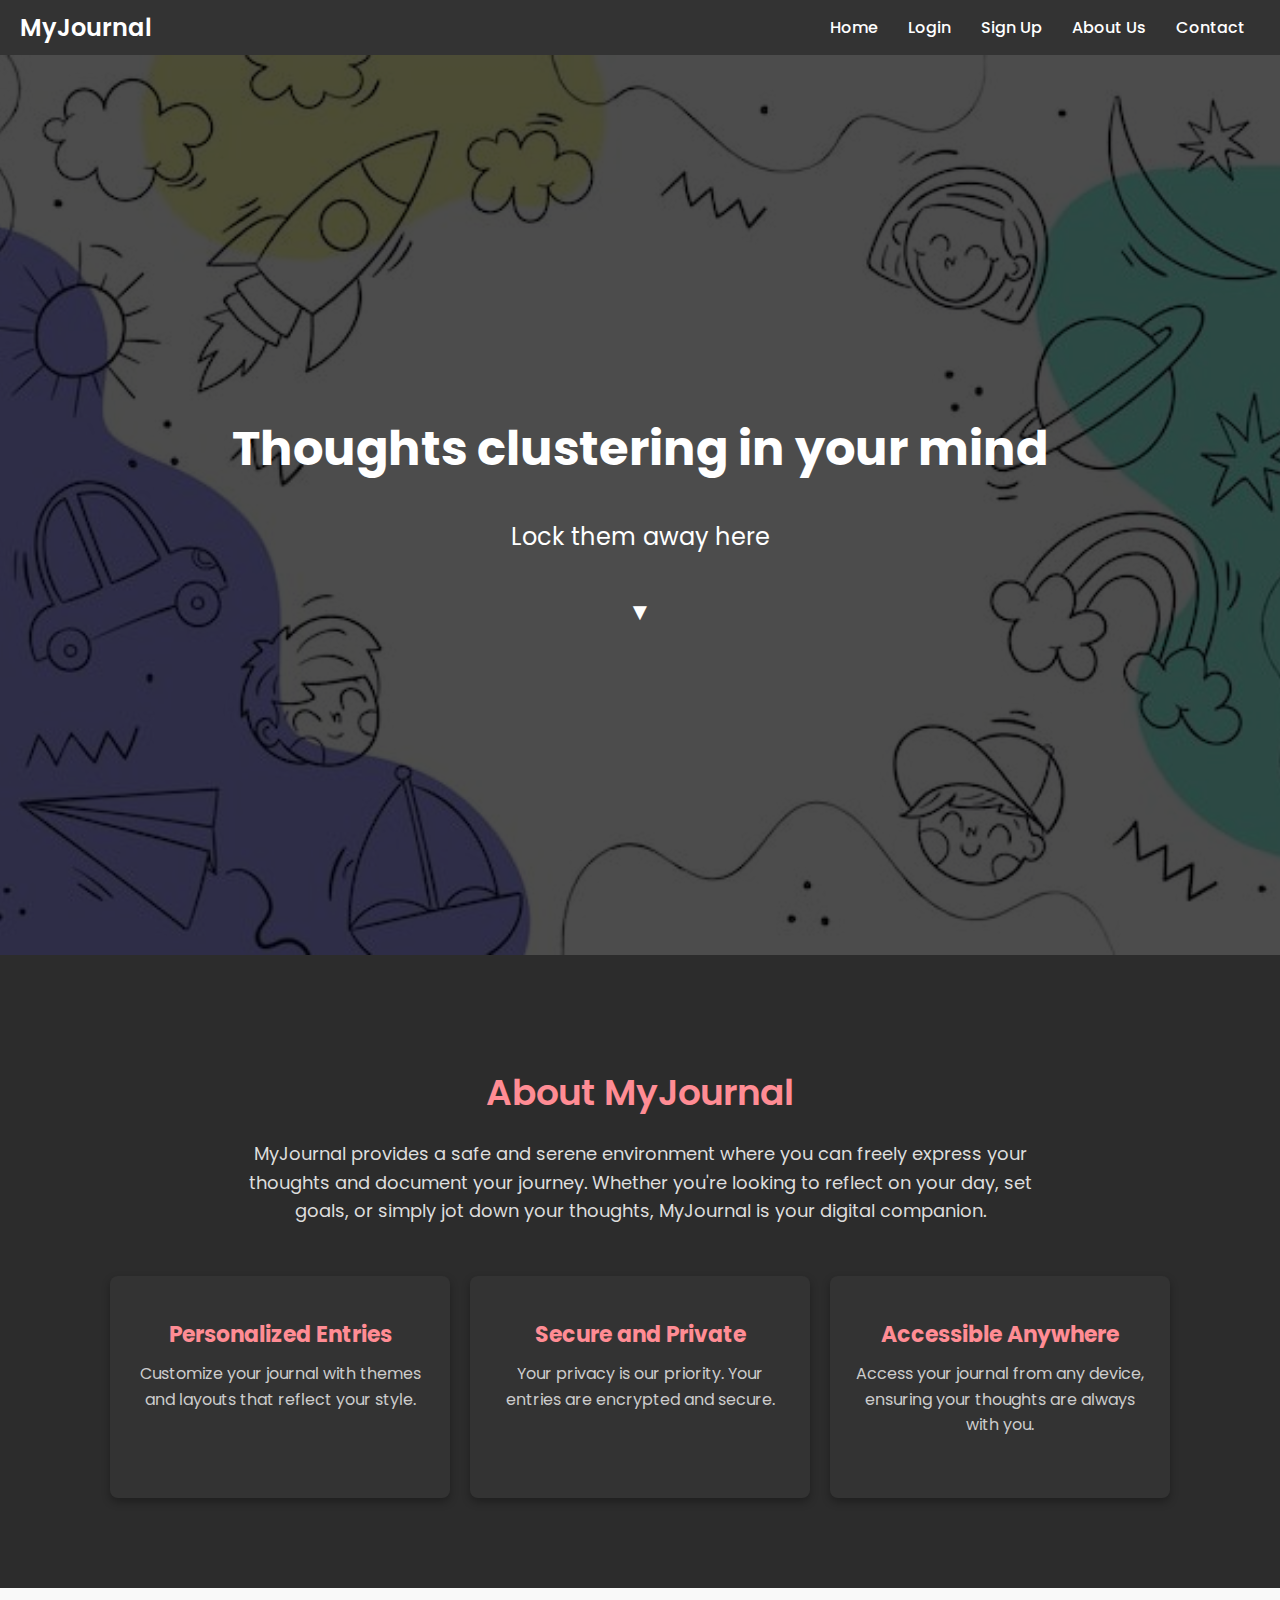
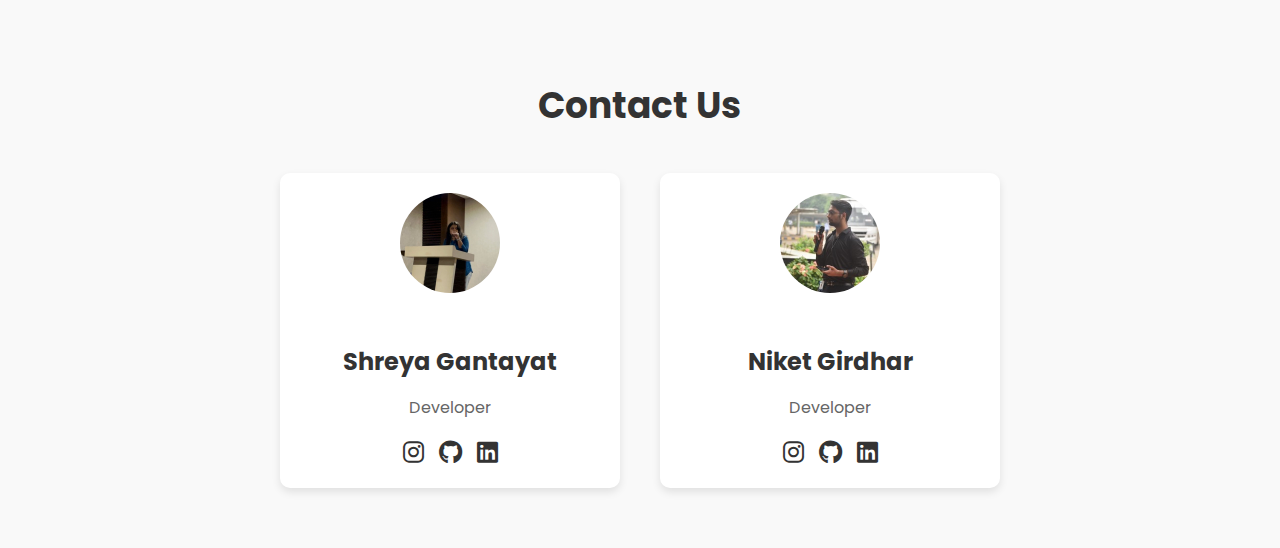
==== index.html @ 2230c1be "first commit" ====
<!DOCTYPE html>
<html lang="en">
<head>
    <meta charset="UTF-8">
    <meta name="viewport" content="width=device-width, initial-scale=1.0">
    <title>MyJournal</title>
    <link href="https://fonts.googleapis.com/css2?family=Poppins:wght@300;400;600&display=swap" rel="stylesheet">
    <link rel="stylesheet" href="https://cdnjs.cloudflare.com/ajax/libs/font-awesome/6.0.0-beta3/css/all.min.css">
    <link rel="stylesheet" href="assets/css/styles.css">
</head>
<body>
    <div class="nav-bar">
        <a href="#" class="nav-logo">MyJournal</a>
        <div class="nav-links">
            <a href="#">Home</a>
            <a href="login.html">Login</a>
            <a href="signup.html">Sign Up</a>
            <a href="#about">About Us</a>
            <a href="#contact">Contact</a>
        </div>
    </div>
<div class="main-section">
    <h1>Thoughts clustering in your mind</h1>
    <p>Lock them away here</p>
    <div class="scroll-down" onclick="scrollToAbout()">&#x25BC;</div>
</div>

<div class="about-section" id="about">
    <h2>About MyJournal</h2>
    <p>
        MyJournal provides a safe and serene environment where you can freely express your thoughts and document your journey. 
        Whether you're looking to reflect on your day, set goals, or simply jot down your thoughts, 
        MyJournal is your digital companion.
    </p>
    
    <div class="features">
        <div class="feature-card">
            <h3>Personalized Entries</h3>
            <p>Customize your journal with themes and layouts that reflect your style.</p>
        </div>
        <div class="feature-card">
            <h3>Secure and Private</h3>
            <p>Your privacy is our priority. Your entries are encrypted and secure.</p>
        </div>
        <div class="feature-card">
            <h3>Accessible Anywhere</h3>
            <p>Access your journal from any device, ensuring your thoughts are always with you.</p>
        </div>
    </div>
</div>

<section id="contact" class="contact-section">
    <div class="container">
        <h2>Contact Us</h2>
        <div class="contact-grid">
            <div class="contact-card">
                <img src="assets/css/images/shreya.jpeg" alt="Person 1" class="contact-image">
                <h3>Shreya Gantayat</h3>
                <p>Developer</p>
                <div class="social-icons">
                    <a href="https://www.instagram.com/yourssincerelyboss/" target="_blank" class="social-icon">
                        <i class="fab fa-instagram"></i>
                    </a>
                    <a href="https://github.com/gantayat03" target="_blank" class="social-icon">
                        <i class="fab fa-github"></i>
                    </a>
                    <a href="https://www.linkedin.com/in/shreya-gantayat-53b023278/" target="_blank" class="social-icon">
                        <i class="fab fa-linkedin"></i>
                    </a>
                </div>
            </div>
            <div class="contact-card">
                <img src="assets/css/images/niket.jpeg" alt="Person 2" class="contact-image">
                <h3>Niket Girdhar</h3>
                <p>Developer</p>
                <div class="social-icons">
                    <a href="https://www.instagram.com/niketgirdhar/" target="_blank" class="social-icon">
                        <i class="fab fa-instagram"></i>
                    </a>
                    <a href="https://github.com/NiketGirdhar22" target="_blank" class="social-icon">
                        <i class="fab fa-github"></i>
                    </a>
                    <a href="https://www.linkedin.com/in/niket-girdhar-068858250/" target="_blank" class="social-icon">
                        <i class="fab fa-linkedin"></i>
                    </a>
                </div>
            </div>
        </div>
    </div>
</section>

<script src="assets/js/script.js"></script>
</body>
</html>
---- assets/css/styles.css ----
body {
    font-family: 'Poppins', sans-serif;
    margin: 0;
    padding: 0;
    background-color: #1e1e1e;
    color: #fff;
}

.nav-bar {
    background-color: #333;
    padding: 10px 20px;
    display: flex;
    justify-content: space-between;
    align-items: center;
}

.nav-logo {
    font-size: 24px;
    font-weight: 600;
    color: #fff;
    text-decoration: none;
}

.nav-links {
    display: flex;
    align-items: center;
}

.nav-links a {
    color: #fff;
    text-decoration: none;
    margin: 0 15px;
    font-weight: 500;
}

.main-section {
    display: flex;
    justify-content: center;
    align-items: center;
    height: 100vh;
    background: url('images/image_bg.jpg') no-repeat center center/cover;
    text-align: center;
    flex-direction: column;
    position: relative;
    z-index: 1;
}

.main-section::before {
    content: "";
    position: absolute;
    top: 0;
    left: 0;
    width: 100%;
    height: 100%;
    background-color: rgba(0, 0, 0, 0.7);
    z-index: -1;
}

.main-section h1 {
    font-size: 48px;
    margin-bottom: 10px;
}

.main-section p {
    font-size: 24px;
    margin-bottom: 20px;
}

.main-section .scroll-down {
    font-size: 24px;
    margin-top: 20px;
    cursor: pointer;
    color: #fff;
}

.about-section {
    padding: 80px 20px;
    background-color: #2c2c2c;
    color: #fff;
    text-align: center;
}

.about-section h2 {
    font-size: 36px;
    font-weight: 600;
    margin-bottom: 20px;
    color: #ff8c94;
}

.about-section p {
    font-size: 18px;
    line-height: 1.6;
    max-width: 800px;
    margin: 0 auto 40px;
    color: #ddd;
}

.features {
    display: flex;
    justify-content: center;
    flex-wrap: wrap;
}

.feature-card {
    background-color: #333;
    border-radius: 8px;
    padding: 20px;
    margin: 10px;
    width: 300px;
    box-shadow: 0 4px 8px rgba(0, 0, 0, 0.3);
    transition: transform 0.3s;
}

.feature-card:hover {
    transform: translateY(-10px);
}

.feature-card h3 {
    font-size: 22px;
    color: #ff8c94;
    margin-bottom: 10px;
}

.feature-card p {
    font-size: 16px;
    color: #ccc;
}

.contact-section {
    padding: 60px 20px;
    background-color: #f9f9f9;
    text-align: center;
}

.contact-section h2 {
    font-size: 36px;
    margin-bottom: 40px;
    color: #333;
}

.contact-grid {
    display: flex;
    justify-content: center;
    gap: 40px;
    flex-wrap: wrap;
}

.contact-card {
    background-color: #fff;
    padding: 20px;
    border-radius: 10px;
    box-shadow: 0 4px 8px rgba(0, 0, 0, 0.1);
    width: 300px;
}

.contact-image {
    width: 100px;
    height: 100px;
    border-radius: 50%;
    margin-bottom: 20px;
}

.contact-card h3 {
    font-size: 24px;
    margin-bottom: 10px;
    color: #333;
}

.contact-card p {
    font-size: 16px;
    color: #666;
    margin-bottom: 20px;
}

.social-icons {
    display: flex;
    justify-content: center;
    gap: 15px;
}

.social-icon i {
    font-size: 24px;
    color: #333;
    transition: transform 0.3s, color 0.3s;
}

.social-icon i:hover {
    transform: scale(1.2);
    color: #0073b1;
}
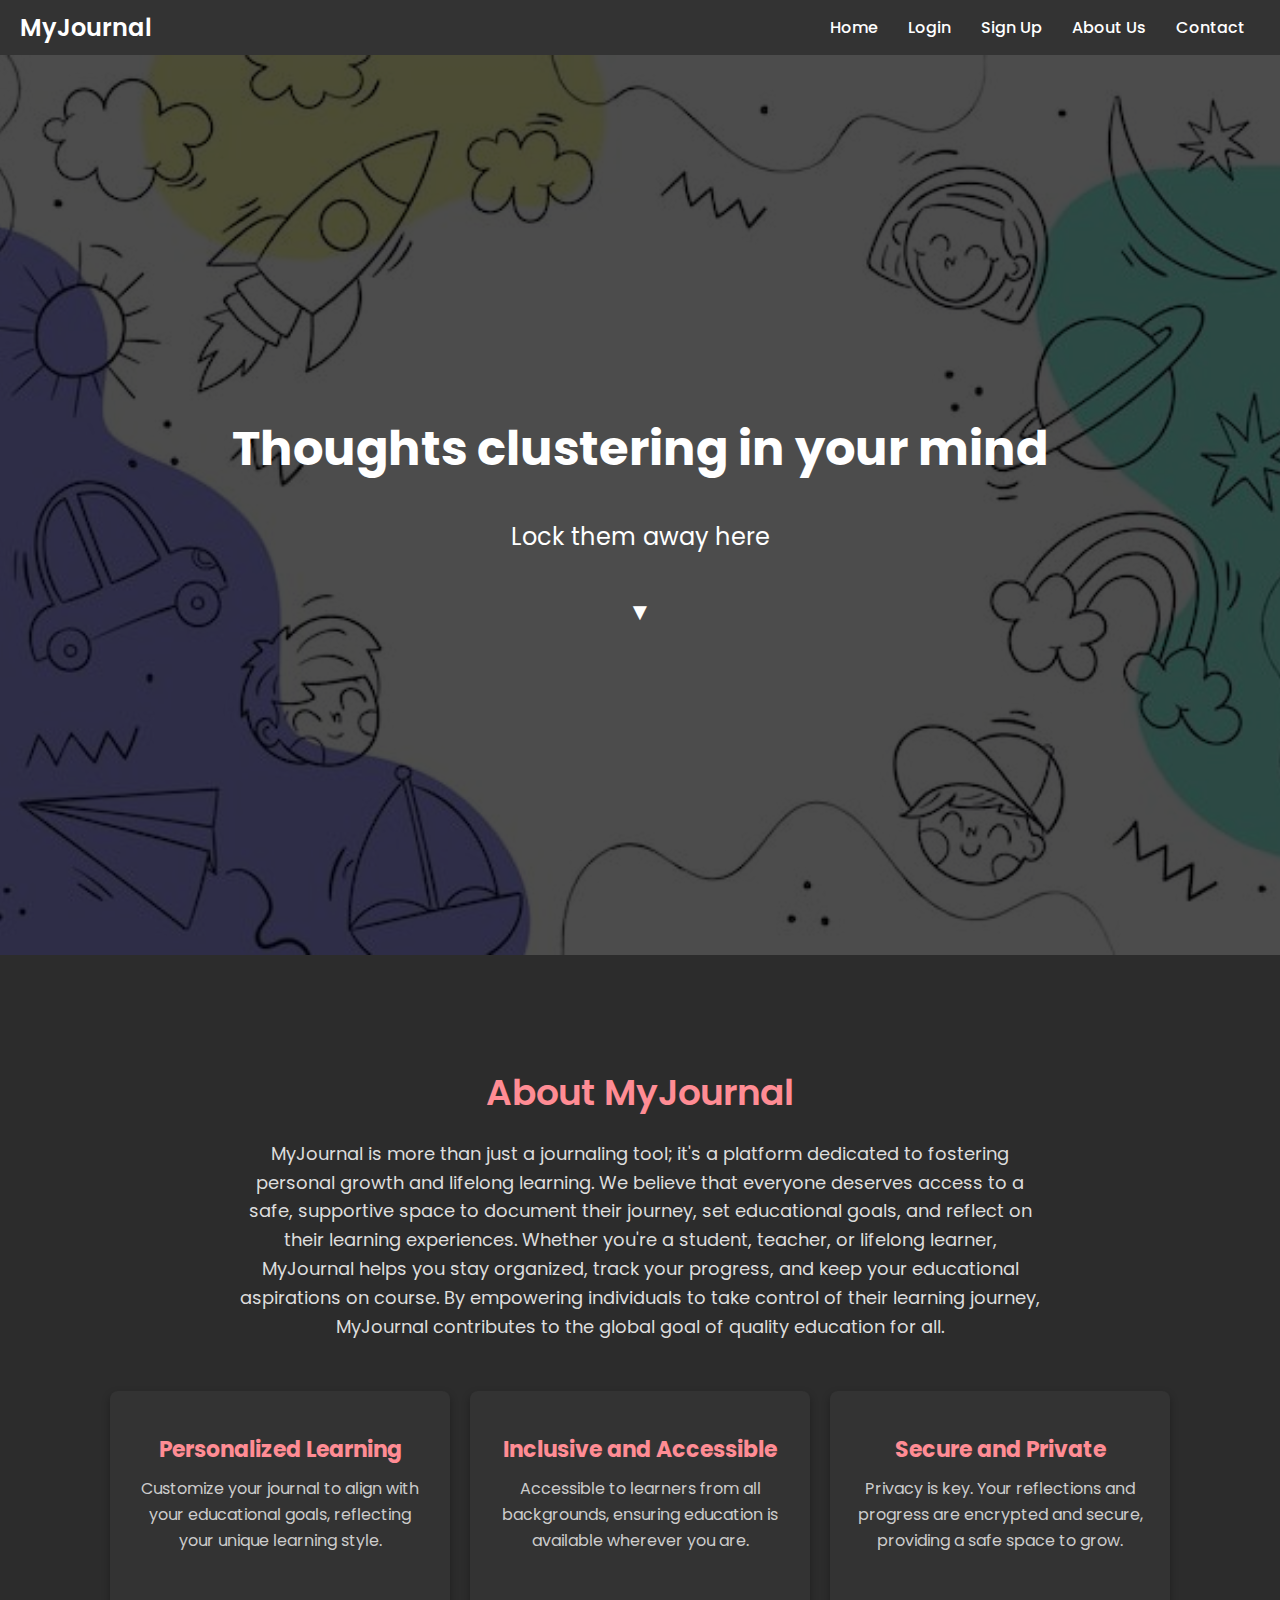
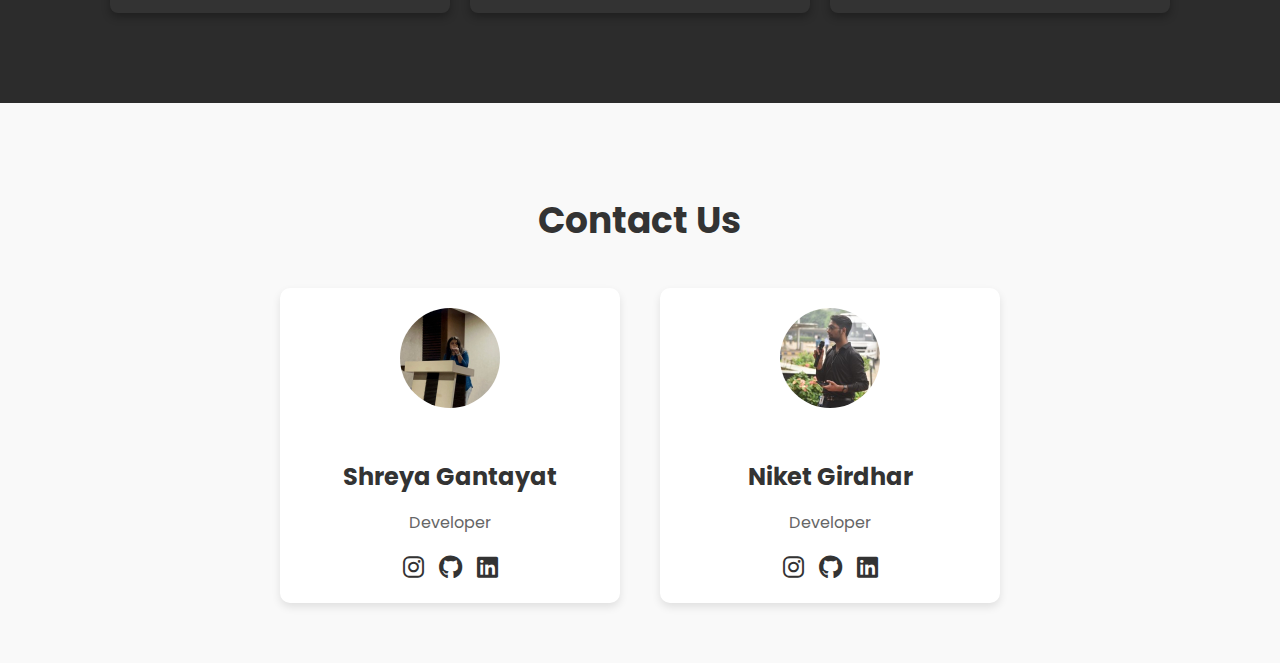
==== commit 576e36b0: "SDG Goal" ====
--- a/index.html
+++ b/index.html
@@ -28,23 +28,24 @@
 <div class="about-section" id="about">
     <h2>About MyJournal</h2>
     <p>
-        MyJournal provides a safe and serene environment where you can freely express your thoughts and document your journey. 
-        Whether you're looking to reflect on your day, set goals, or simply jot down your thoughts, 
-        MyJournal is your digital companion.
+        MyJournal is more than just a journaling tool; it's a platform dedicated to fostering personal growth and lifelong learning. 
+        We believe that everyone deserves access to a safe, supportive space to document their journey, set educational goals, and reflect on their learning experiences.
+        Whether you're a student, teacher, or lifelong learner, MyJournal helps you stay organized, track your progress, and keep your educational aspirations on course.
+        By empowering individuals to take control of their learning journey, MyJournal contributes to the global goal of quality education for all.
     </p>
     
     <div class="features">
         <div class="feature-card">
-            <h3>Personalized Entries</h3>
-            <p>Customize your journal with themes and layouts that reflect your style.</p>
+            <h3>Personalized Learning</h3>
+            <p>Customize your journal to align with your educational goals, reflecting your unique learning style.</p>
+        </div>
+        <div class="feature-card">
+            <h3>Inclusive and Accessible</h3>
+            <p>Accessible to learners from all backgrounds, ensuring education is available wherever you are.</p>
         </div>
         <div class="feature-card">
             <h3>Secure and Private</h3>
-            <p>Your privacy is our priority. Your entries are encrypted and secure.</p>
-        </div>
-        <div class="feature-card">
-            <h3>Accessible Anywhere</h3>
-            <p>Access your journal from any device, ensuring your thoughts are always with you.</p>
+            <p>Privacy is key. Your reflections and progress are encrypted and secure, providing a safe space to grow.</p>
         </div>
     </div>
 </div>
